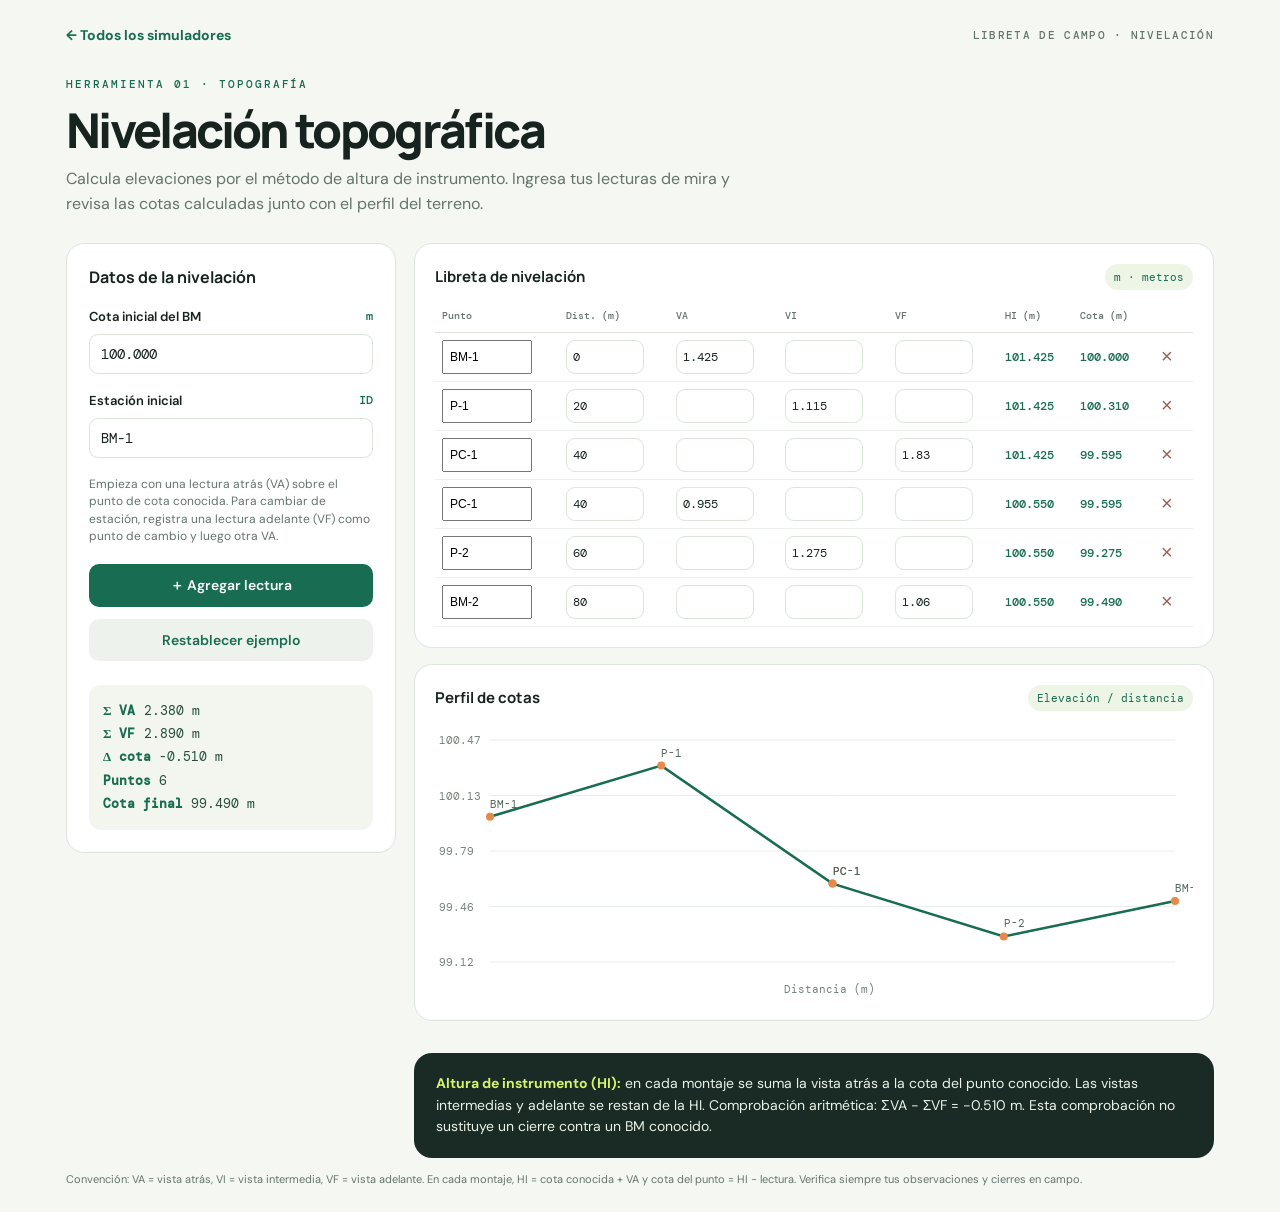
==== apps/nivelacion.html @ 839ef184 "Add interactive simulator applications" ====
<!doctype html><html lang="es"><head><meta charset="utf-8"><meta name="viewport" content="width=device-width,initial-scale=1"><title>Nivelación topográfica</title><link rel="stylesheet" href="../styles.css"></head><body><main class="app-shell"><nav class="topbar"><a class="back" href="../index.html">← Todos los simuladores</a><span class="brand">LIBRETA DE CAMPO · NIVELACIÓN</span></nav><header class="app-head"><span class="eyebrow">HERRAMIENTA 01 · TOPOGRAFÍA</span><h1>Nivelación topográfica</h1><p>Calcula elevaciones por el método de altura de instrumento. Ingresa tus lecturas de mira y revisa las cotas calculadas junto con el perfil del terreno.</p></header><div class="layout"><aside class="panel"><h2>Datos de la nivelación</h2><div class="control"><label>Cota inicial del BM <span class="value">m</span></label><input id="benchmark" type="number" step="0.001" value="100.000"></div><div class="control"><label>Estación inicial <span class="value">ID</span></label><input id="startName" type="text" value="BM-1"></div><p class="hint">Empieza con una lectura atrás (VA) sobre el punto de cota conocida. Para cambiar de estación, registra una lectura adelante (VF) como punto de cambio y luego otra VA.</p><button id="addRow" class="button" type="button">＋ Agregar lectura</button><button id="reset" class="button secondary" type="button">Restablecer ejemplo</button><div class="formula" id="summary"></div></aside><section class="visuals"><article class="viz"><div class="viz-title"><h2>Libreta de nivelación</h2><span class="tag">m · metros</span></div><div class="table-wrap"><table class="level-table"><thead><tr><th>Punto</th><th>Dist. (m)</th><th>VA</th><th>VI</th><th>VF</th><th>HI (m)</th><th>Cota (m)</th><th></th></tr></thead><tbody id="rows"></tbody></table></div></article><article class="viz"><div class="viz-title"><h2>Perfil de cotas</h2><span class="tag">Elevación / distancia</span></div><canvas class="plot" id="profile"></canvas></article><div class="lesson" id="lesson"></div></section></div><p class="footer-note">Convención: VA = vista atrás, VI = vista intermedia, VF = vista adelante. En cada montaje, HI = cota conocida + VA y cota del punto = HI − lectura. Verifica siempre tus observaciones y cierres en campo.</p></main><script src="nivelacion.js"></script></body></html>
---- styles.css ----
@import url('https://fonts.googleapis.com/css2?family=DM+Mono:wght@400;500&family=DM+Sans:wght@400;500;600;700&family=Manrope:wght@400;500;600;700;800&display=swap');
.button{width:100%;border:0;border-radius:10px;padding:12px;background:var(--green);color:white;font:600 14px 'DM Sans',sans-serif;cursor:pointer;margin:6px 0}.button:hover{background:#10553e}.button.secondary{background:#edf3ec;color:var(--green)}input[type=number],input[type=text]{width:100%;border:1px solid var(--line);border-radius:9px;padding:10px 11px;background:#fff;color:var(--ink);font:14px 'DM Mono',monospace}input:focus{outline:2px solid #9fc8ae;border-color:var(--green)}.table-wrap{overflow:auto}.level-table{border-collapse:collapse;width:100%;min-width:690px;font-size:12px}.level-table th{text-align:left;color:var(--muted);font:500 10px 'DM Mono',monospace;padding:10px 7px;border-bottom:1px solid var(--line)}.level-table td{padding:7px;border-bottom:1px solid #edf1ed}.level-table input{padding:8px 6px!important;font-size:12px!important}.level-table .cell-num{width:78px}.level-table .cell-name{width:90px}.level-table .elevation{font:500 12px 'DM Mono',monospace;color:var(--green);white-space:nowrap}.remove{border:0;background:transparent;color:#9b6055;font-size:20px;cursor:pointer}.formula b{color:#176c51}
:root{--ink:#17231f;--muted:#65736d;--paper:#f5f7f2;--green:#176c51;--lime:#d5f36b;--line:#dce4dc;--white:#fff;--orange:#e68a4b}*{box-sizing:border-box}body{margin:0;background:var(--paper);color:var(--ink);font-family:'DM Sans',sans-serif}a{color:inherit;text-decoration:none}.shell{max-width:1100px;margin:auto;padding:58px 26px}.hero{max-width:720px;margin:0 auto 46px;text-align:center}.eyebrow{font:500 11px 'DM Mono',monospace;letter-spacing:.18em;color:var(--green)}h1,h2,h3,p{margin-top:0}h1{font:800 clamp(38px,6vw,66px)/1.05 Manrope,sans-serif;letter-spacing:-.055em;margin:17px 0}.hero p{color:var(--muted);font-size:18px;line-height:1.6}.cards{display:grid;grid-template-columns:repeat(3,1fr);gap:16px}.card{background:var(--white);padding:28px;border:1px solid var(--line);border-radius:20px;min-height:290px;display:flex;flex-direction:column;transition:.2s}.card:hover{transform:translateY(-4px);border-color:#9abca9;box-shadow:0 12px 30px #253a2a12}.number{color:var(--green);font:500 12px 'DM Mono',monospace}.card h2{font:700 24px/1.15 Manrope;margin:34px 0 12px;letter-spacing:-.03em}.card p{color:var(--muted);line-height:1.55}.go{margin-top:auto;color:var(--green);font-weight:700;font-size:14px}.go b{margin-left:7px}footer{text-align:center;color:var(--muted);font-size:13px;margin-top:40px}.app-shell{max-width:1200px;margin:auto;padding:26px}.topbar{display:flex;justify-content:space-between;align-items:center;margin-bottom:28px}.back{font-size:14px;color:var(--green);font-weight:700}.brand{font:500 11px 'DM Mono';letter-spacing:.12em;color:var(--muted)}.app-head{margin:20px 0 26px}.app-head h1{font-size:clamp(34px,4vw,48px);margin:12px 0}.app-head p{color:var(--muted);max-width:700px;line-height:1.55}.layout{display:grid;grid-template-columns:330px 1fr;gap:18px;align-items:start}.panel{background:white;border:1px solid var(--line);border-radius:18px;padding:22px}.panel h2{font:700 16px Manrope;margin-bottom:20px}.control{margin:18px 0}.control label{display:flex;justify-content:space-between;gap:12px;font-size:13px;font-weight:600;margin-bottom:9px}.value{color:var(--green);font:500 12px 'DM Mono';white-space:nowrap}input[type=range]{width:100%;accent-color:var(--green)}.hint{font-size:12px;color:var(--muted);line-height:1.45}.formula{background:#f2f6ee;border-radius:12px;padding:14px;margin-top:18px;font:13px/1.8 'DM Mono';color:#254c3b;overflow-wrap:anywhere}.visuals{display:grid;grid-template-columns:1fr;gap:16px}.viz{background:white;border:1px solid var(--line);border-radius:18px;padding:20px;min-width:0}.viz-title{display:flex;justify-content:space-between;align-items:center;gap:12px;margin-bottom:9px}.viz-title h2{font:700 15px Manrope;margin:0}.tag{font:11px 'DM Mono';color:var(--green);background:#edf5e7;border-radius:99px;padding:6px 9px}.plot{width:100%;height:280px;display:block}.diagram{height:210px;width:100%;display:block}.stats{display:grid;grid-template-columns:repeat(3,1fr);gap:10px}.stat{background:#f5f7f2;border-radius:12px;padding:14px}.stat span{display:block;color:var(--muted);font-size:11px;margin-bottom:8px}.stat strong{font:600 18px 'DM Mono';color:var(--green)}.lesson{margin-top:16px;background:#192b24;color:#eaf2e8;border-radius:18px;padding:20px 22px;line-height:1.55;font-size:14px}.lesson strong{color:var(--lime)}.footer-note{color:var(--muted);font-size:11px;margin:14px 0 0}@media(max-width:800px){.cards{grid-template-columns:1fr}.card{min-height:230px}.layout{grid-template-columns:1fr}.shell{padding:40px 18px}.app-shell{padding:18px}.topbar{margin-bottom:16px}}@media(max-width:440px){.stats{grid-template-columns:1fr}.viz{padding:14px}.plot{height:240px}}
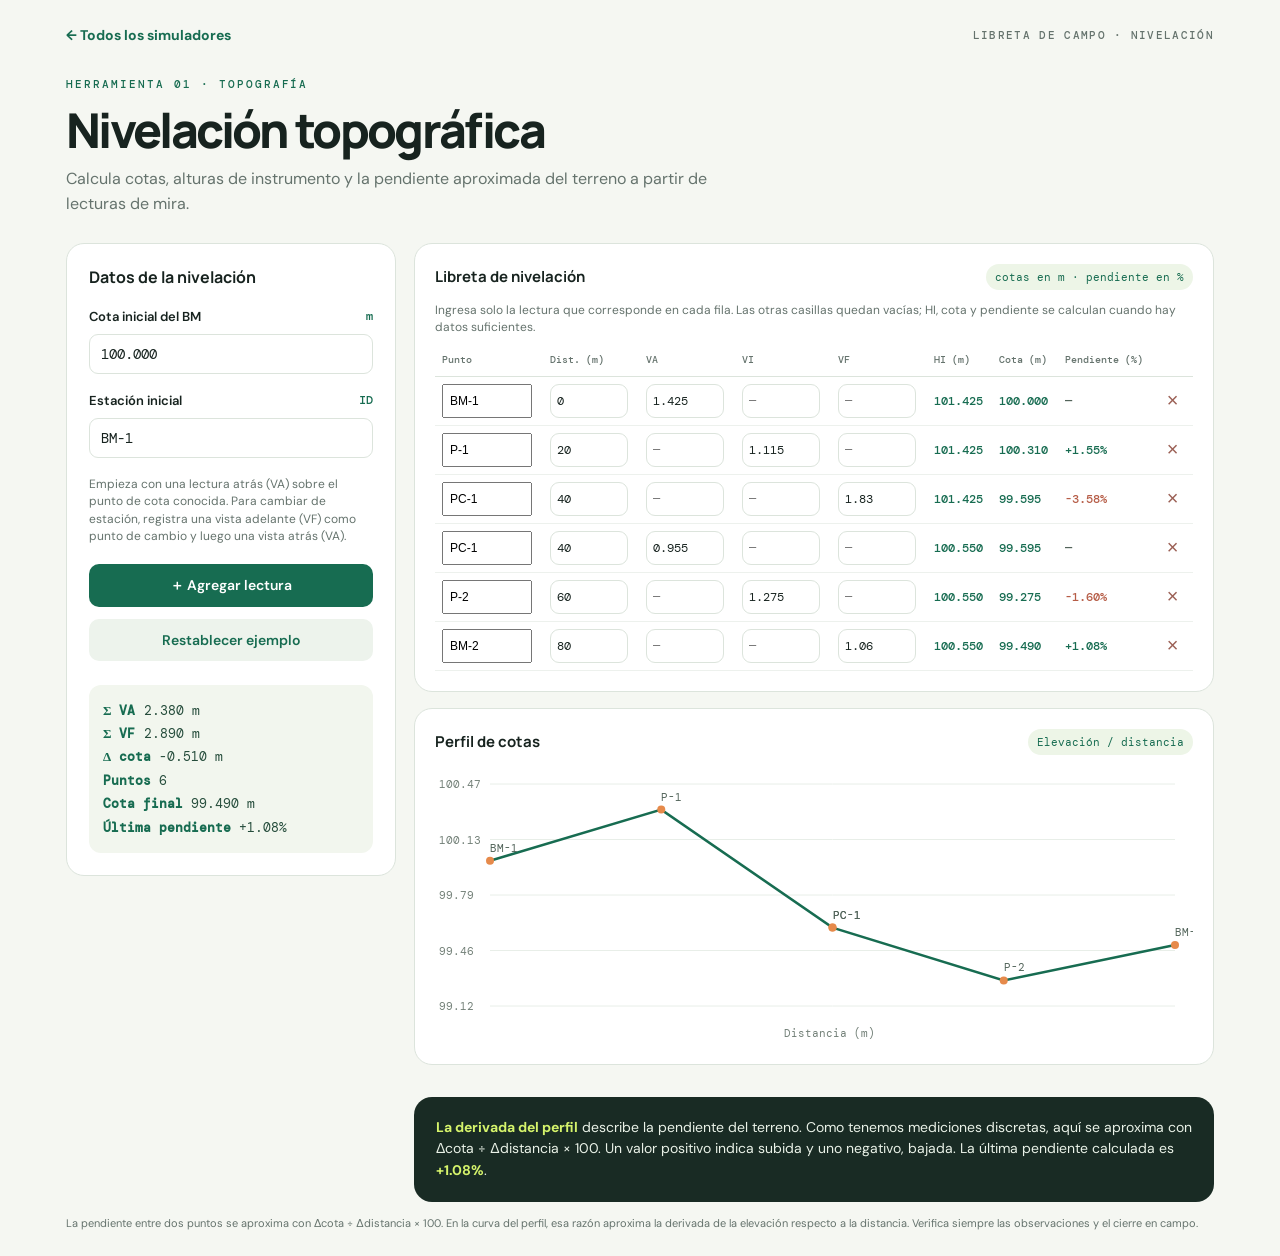
==== commit 580ea32b: "Add approximate terrain slope to leveling" ====
--- a/apps/nivelacion.html
+++ b/apps/nivelacion.html
@@ -1 +1 @@
-<!doctype html><html lang="es"><head><meta charset="utf-8"><meta name="viewport" content="width=device-width,initial-scale=1"><title>Nivelación topográfica</title><link rel="stylesheet" href="../styles.css"></head><body><main class="app-shell"><nav class="topbar"><a class="back" href="../index.html">← Todos los simuladores</a><span class="brand">LIBRETA DE CAMPO · NIVELACIÓN</span></nav><header class="app-head"><span class="eyebrow">HERRAMIENTA 01 · TOPOGRAFÍA</span><h1>Nivelación topográfica</h1><p>Calcula elevaciones por el método de altura de instrumento. Ingresa tus lecturas de mira y revisa las cotas calculadas junto con el perfil del terreno.</p></header><div class="layout"><aside class="panel"><h2>Datos de la nivelación</h2><div class="control"><label>Cota inicial del BM <span class="value">m</span></label><input id="benchmark" type="number" step="0.001" value="100.000"></div><div class="control"><label>Estación inicial <span class="value">ID</span></label><input id="startName" type="text" value="BM-1"></div><p class="hint">Empieza con una lectura atrás (VA) sobre el punto de cota conocida. Para cambiar de estación, registra una lectura adelante (VF) como punto de cambio y luego otra VA.</p><button id="addRow" class="button" type="button">＋ Agregar lectura</button><button id="reset" class="button secondary" type="button">Restablecer ejemplo</button><div class="formula" id="summary"></div></aside><section class="visuals"><article class="viz"><div class="viz-title"><h2>Libreta de nivelación</h2><span class="tag">m · metros</span></div><div class="table-wrap"><table class="level-table"><thead><tr><th>Punto</th><th>Dist. (m)</th><th>VA</th><th>VI</th><th>VF</th><th>HI (m)</th><th>Cota (m)</th><th></th></tr></thead><tbody id="rows"></tbody></table></div></article><article class="viz"><div class="viz-title"><h2>Perfil de cotas</h2><span class="tag">Elevación / distancia</span></div><canvas class="plot" id="profile"></canvas></article><div class="lesson" id="lesson"></div></section></div><p class="footer-note">Convención: VA = vista atrás, VI = vista intermedia, VF = vista adelante. En cada montaje, HI = cota conocida + VA y cota del punto = HI − lectura. Verifica siempre tus observaciones y cierres en campo.</p></main><script src="nivelacion.js"></script></body></html>
+<!doctype html><html lang="es"><head><meta charset="utf-8"><meta name="viewport" content="width=device-width,initial-scale=1"><title>Nivelación topográfica</title><link rel="stylesheet" href="../styles.css"></head><body><main class="app-shell"><nav class="topbar"><a class="back" href="../index.html">← Todos los simuladores</a><span class="brand">LIBRETA DE CAMPO · NIVELACIÓN</span></nav><header class="app-head"><span class="eyebrow">HERRAMIENTA 01 · TOPOGRAFÍA</span><h1>Nivelación topográfica</h1><p>Calcula cotas, alturas de instrumento y la pendiente aproximada del terreno a partir de lecturas de mira.</p></header><div class="layout"><aside class="panel"><h2>Datos de la nivelación</h2><div class="control"><label>Cota inicial del BM <span class="value">m</span></label><input id="benchmark" type="number" step="0.001" value="100.000"></div><div class="control"><label>Estación inicial <span class="value">ID</span></label><input id="startName" type="text" value="BM-1"></div><p class="hint">Empieza con una lectura atrás (VA) sobre el punto de cota conocida. Para cambiar de estación, registra una vista adelante (VF) como punto de cambio y luego una vista atrás (VA).</p><button id="addRow" class="button" type="button">＋ Agregar lectura</button><button id="reset" class="button secondary" type="button">Restablecer ejemplo</button><div class="formula" id="summary"></div></aside><section class="visuals"><article class="viz"><div class="viz-title"><h2>Libreta de nivelación</h2><span class="tag">cotas en m · pendiente en %</span></div><p class="hint table-hint">Ingresa solo la lectura que corresponde en cada fila. Las otras casillas quedan vacías; HI, cota y pendiente se calculan cuando hay datos suficientes.</p><div class="table-wrap"><table class="level-table"><thead><tr><th>Punto</th><th>Dist. (m)</th><th>VA</th><th>VI</th><th>VF</th><th>HI (m)</th><th>Cota (m)</th><th>Pendiente (%)</th><th></th></tr></thead><tbody id="rows"></tbody></table></div></article><article class="viz"><div class="viz-title"><h2>Perfil de cotas</h2><span class="tag">Elevación / distancia</span></div><canvas class="plot" id="profile"></canvas></article><div class="lesson" id="lesson"></div></section></div><p class="footer-note">La pendiente entre dos puntos se aproxima con Δcota ÷ Δdistancia × 100. En la curva del perfil, esa razón aproxima la derivada de la elevación respecto a la distancia. Verifica siempre las observaciones y el cierre en campo.</p></main><script src="nivelacion.js"></script></body></html>
--- a/styles.css
+++ b/styles.css
@@ -1,3 +1,4 @@
 @import url('https://fonts.googleapis.com/css2?family=DM+Mono:wght@400;500&family=DM+Sans:wght@400;500;600;700&family=Manrope:wght@400;500;600;700;800&display=swap');
 .button{width:100%;border:0;border-radius:10px;padding:12px;background:var(--green);color:white;font:600 14px 'DM Sans',sans-serif;cursor:pointer;margin:6px 0}.button:hover{background:#10553e}.button.secondary{background:#edf3ec;color:var(--green)}input[type=number],input[type=text]{width:100%;border:1px solid var(--line);border-radius:9px;padding:10px 11px;background:#fff;color:var(--ink);font:14px 'DM Mono',monospace}input:focus{outline:2px solid #9fc8ae;border-color:var(--green)}.table-wrap{overflow:auto}.level-table{border-collapse:collapse;width:100%;min-width:690px;font-size:12px}.level-table th{text-align:left;color:var(--muted);font:500 10px 'DM Mono',monospace;padding:10px 7px;border-bottom:1px solid var(--line)}.level-table td{padding:7px;border-bottom:1px solid #edf1ed}.level-table input{padding:8px 6px!important;font-size:12px!important}.level-table .cell-num{width:78px}.level-table .cell-name{width:90px}.level-table .elevation{font:500 12px 'DM Mono',monospace;color:var(--green);white-space:nowrap}.remove{border:0;background:transparent;color:#9b6055;font-size:20px;cursor:pointer}.formula b{color:#176c51}
 :root{--ink:#17231f;--muted:#65736d;--paper:#f5f7f2;--green:#176c51;--lime:#d5f36b;--line:#dce4dc;--white:#fff;--orange:#e68a4b}*{box-sizing:border-box}body{margin:0;background:var(--paper);color:var(--ink);font-family:'DM Sans',sans-serif}a{color:inherit;text-decoration:none}.shell{max-width:1100px;margin:auto;padding:58px 26px}.hero{max-width:720px;margin:0 auto 46px;text-align:center}.eyebrow{font:500 11px 'DM Mono',monospace;letter-spacing:.18em;color:var(--green)}h1,h2,h3,p{margin-top:0}h1{font:800 clamp(38px,6vw,66px)/1.05 Manrope,sans-serif;letter-spacing:-.055em;margin:17px 0}.hero p{color:var(--muted);font-size:18px;line-height:1.6}.cards{display:grid;grid-template-columns:repeat(3,1fr);gap:16px}.card{background:var(--white);padding:28px;border:1px solid var(--line);border-radius:20px;min-height:290px;display:flex;flex-direction:column;transition:.2s}.card:hover{transform:translateY(-4px);border-color:#9abca9;box-shadow:0 12px 30px #253a2a12}.number{color:var(--green);font:500 12px 'DM Mono',monospace}.card h2{font:700 24px/1.15 Manrope;margin:34px 0 12px;letter-spacing:-.03em}.card p{color:var(--muted);line-height:1.55}.go{margin-top:auto;color:var(--green);font-weight:700;font-size:14px}.go b{margin-left:7px}footer{text-align:center;color:var(--muted);font-size:13px;margin-top:40px}.app-shell{max-width:1200px;margin:auto;padding:26px}.topbar{display:flex;justify-content:space-between;align-items:center;margin-bottom:28px}.back{font-size:14px;color:var(--green);font-weight:700}.brand{font:500 11px 'DM Mono';letter-spacing:.12em;color:var(--muted)}.app-head{margin:20px 0 26px}.app-head h1{font-size:clamp(34px,4vw,48px);margin:12px 0}.app-head p{color:var(--muted);max-width:700px;line-height:1.55}.layout{display:grid;grid-template-columns:330px 1fr;gap:18px;align-items:start}.panel{background:white;border:1px solid var(--line);border-radius:18px;padding:22px}.panel h2{font:700 16px Manrope;margin-bottom:20px}.control{margin:18px 0}.control label{display:flex;justify-content:space-between;gap:12px;font-size:13px;font-weight:600;margin-bottom:9px}.value{color:var(--green);font:500 12px 'DM Mono';white-space:nowrap}input[type=range]{width:100%;accent-color:var(--green)}.hint{font-size:12px;color:var(--muted);line-height:1.45}.formula{background:#f2f6ee;border-radius:12px;padding:14px;margin-top:18px;font:13px/1.8 'DM Mono';color:#254c3b;overflow-wrap:anywhere}.visuals{display:grid;grid-template-columns:1fr;gap:16px}.viz{background:white;border:1px solid var(--line);border-radius:18px;padding:20px;min-width:0}.viz-title{display:flex;justify-content:space-between;align-items:center;gap:12px;margin-bottom:9px}.viz-title h2{font:700 15px Manrope;margin:0}.tag{font:11px 'DM Mono';color:var(--green);background:#edf5e7;border-radius:99px;padding:6px 9px}.plot{width:100%;height:280px;display:block}.diagram{height:210px;width:100%;display:block}.stats{display:grid;grid-template-columns:repeat(3,1fr);gap:10px}.stat{background:#f5f7f2;border-radius:12px;padding:14px}.stat span{display:block;color:var(--muted);font-size:11px;margin-bottom:8px}.stat strong{font:600 18px 'DM Mono';color:var(--green)}.lesson{margin-top:16px;background:#192b24;color:#eaf2e8;border-radius:18px;padding:20px 22px;line-height:1.55;font-size:14px}.lesson strong{color:var(--lime)}.footer-note{color:var(--muted);font-size:11px;margin:14px 0 0}@media(max-width:800px){.cards{grid-template-columns:1fr}.card{min-height:230px}.layout{grid-template-columns:1fr}.shell{padding:40px 18px}.app-shell{padding:18px}.topbar{margin-bottom:16px}}@media(max-width:440px){.stats{grid-template-columns:1fr}.viz{padding:14px}.plot{height:240px}}
+.level-table .slope{font:500 12px 'DM Mono',monospace;white-space:nowrap;color:#53645a}.level-table .slope-up{color:#176c51}.level-table .slope-down{color:#b65d47}.table-hint{margin:12px 0 6px}
